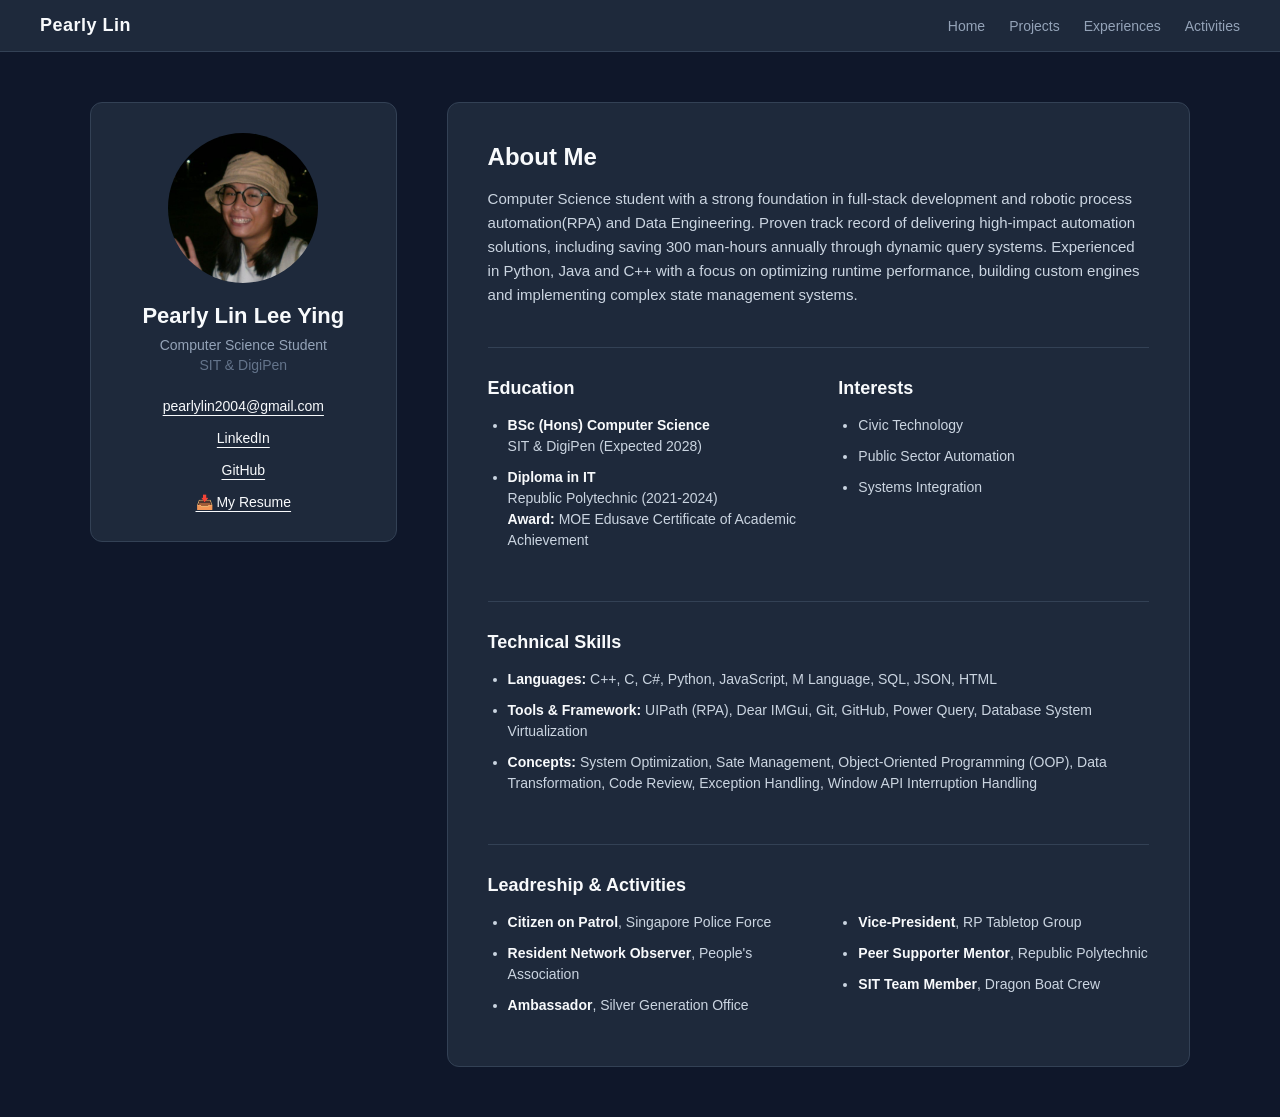
==== index.html @ 841fb13a "remove project in index.html" ====
<!DOCTYPE html>
<html lang="en">
<head>
    <meta charset="UTF-8">
    <meta name="viewport" content="width=device-width, initial-scale=1.0">
    <title>Pearly Lin | Portfolio</title>
    <link rel="stylesheet" href="style.css">
</head>
<body>

    <nav class="top-navbar">
        <div class="nav-logo">
            <span>Pearly Lin</span>
        </div>
        <ul class="nav-links">
            <li><a href="index.html">Home</a></li>
            <li><a href="projects.html">Projects</a></li>
            <li><a href="experience.html" class="active">Experiences</a></li>
            <li><a href="activities.html">Activities</a></li>
        </ul>
    </nav>

    <div id="home-section" class="portfolio-container">
        <aside class="sidebar">
            <img src="profile.jpeg" alt="Pearly Lin" class="profile-img">
            <h2>Pearly Lin Lee Ying</h2>
            <p class="title">Computer Science Student</p>
            <p class="organization">SIT & DigiPen</p>
            
            <div class="social-icons">
                <div class="email-container">
                    <span onclick="copyEmail()" id="email-text" class="email-display" data-tooltip="Click to Copy">
                        pearlylin2004@gmail.com
                    </span>
                </div>
                <div class="linkedin-container">
                    <a href="https://linkedin.com/in/pearly-lin" target="_blank" rel="noopener noreferrer" id="linkedin-text" class="linkedin-display" data-tooltip="LinkedIn Profile">LinkedIn</a>
                </div>
                <div class="github-container">
                    <a href="https://github.com/pearlylin2004" target="_blank" rel="noopener noreferrer" id="github-text" class="github-display" data-tooltip="GitHub Profile">GitHub</a>
                </div>
                <div class="download-container">
                    <a href="PearlyLin_Resume.docx" download="PearlyLin_Resume.docx" id="download-text" class="download-display" data-tooltip="Click to Download">
                        📥 My Resume 
                    </a>
                </div>
            </div>
        </aside>

        <main class="main-content">
            
            <section id="about-section" class="about">
                <h2>About Me</h2>
                <p>Computer Science student with a strong foundation in full-stack development and robotic process automation(RPA) and Data Engineering. Proven track record of delivering high-impact automation solutions, including saving 300 man-hours annually through dynamic query systems. Experienced in Python, Java and C++ with a focus on optimizing runtime performance, building custom engines and implementing complex state management systems.</p>
            </section>

            <div class="bottom-grid">
                <section id="education-section" class="education">
                    <h3>Education</h3>
                    <ul>
                        <li><strong>BSc (Hons) Computer Science</strong><br>SIT & DigiPen (Expected 2028) </li>
                        <li><strong>Diploma in IT</strong><br>Republic Polytechnic (2021-2024) <br><strong>Award: </strong>MOE Edusave Certificate of Academic Achievement</li>
                    </ul>
                </section>
                <section class="interests">
                    <h3>Interests</h3>
                    <ul>
                        <li>Civic Technology</li>
                        <li>Public Sector Automation</li>
                        <li>Systems Integration</li>
                    </ul>
                </section>
            </div>

            <div class="bottom-grid">
                <section id="technical-section" class="technical">
                    <h3>Technical Skills</h3>
                    <ul>
                        <li><strong>Languages: </strong>C++, C, C#, Python, JavaScript, M Language, SQL, JSON, HTML</li>
                        <li><strong>Tools & Framework: </strong> UIPath (RPA), Dear IMGui, Git, GitHub, Power Query, Database System Virtualization</li>
                        <li><strong>Concepts: </strong> System Optimization, Sate Management, Object-Oriented Programming (OOP), Data Transformation, Code Review, Exception Handling, Window API Interruption Handling</li>
                    </ul>
                </section>
            </div>

            <div class="bottom-grid">
                <section id="la-section" class="leadership">
                    <h3>Leadreship & Activities</h3>
                    <ul>
                        <li><strong>Citizen on Patrol</strong>, Singapore Police Force</li>
                        <li><strong>Resident Network Observer</strong>, People's Association</li>
                        <li><strong>Ambassador</strong>, Silver Generation Office</li>
                    </ul>
                </section>

                <section class="activities">
                    <h3>&nbsp;</h3>
                    <ul>
                        <li><strong>Vice-President</strong>, RP Tabletop Group</li>
                        <li><strong>Peer Supporter Mentor</strong>, Republic Polytechnic</li>
                        <li><strong>SIT Team Member</strong>, Dragon Boat Crew</li>
                    </ul>
                </section>
            </div>
        </main>
    </div>
    <script src="script.js"></script>
</body>
</html>
---- style.css ----
/* ==========================================================================
   1. GLOBAL RESET & BASE THEME CONFIGURATION
   ========================================================================== */
html, body {
    margin: 0;
    padding: 0;
    width: 100%;
    min-height: 100vh;
    background-color: #0f172a; /* Deep tech slate blue background canvas */
    color: #f8fafc;            /* Crisp off-white text for easy reading */
    font-family: -apple-system, BlinkMacSystemFont, "Segoe UI", sans-serif;
    scroll-behavior: smooth;   /* Elegant smooth scrolling transitions */
}

/* ==========================================================================
   2. TOP NAVIGATION BAR STYLING
   ========================================================================== */
.top-navbar {
    display: flex;
    justify-content: space-between; /* Pushes brand name left, menu links right */
    align-items: center;
    background-color: #1e293b;     /* Matches lighter card backgrounds */
    padding: 15px 40px;
    border-bottom: 1px solid #334155; /* Subtle separation line */
    position: sticky;              /* Floats permanently at the top of the viewport */
    top: 0;
    z-index: 100;                  /* Layered on top of content cards */
}

.nav-logo span {
    font-weight: 700;
    font-size: 18px;
    color: #f8fafc;
    letter-spacing: 0.5px;
}

.nav-links {
    list-style: none;              /* Removes default bullet points */
    display: flex;
    gap: 24px;                     /* Grid spacing between individual items */
    margin: 0;
    padding: 0;
}

.nav-links a {
    text-decoration: none;
    color: #94a3b8;                /* Soft muted gray text */
    font-size: 14px;
    font-weight: 500;
    transition: color 0.2s;
}

.nav-links a:hover {
    color: #4ade80;                /* Transforms to tech emerald green on hover */
}

/* ==========================================================================
   3. LAYOUT MAIN GRID STRUCTURE
   ========================================================================== */
.portfolio-container {
    display: flex;
    max-width: 1100px;
    margin: 50px auto;
    gap: 50px; 
    padding: 0 20px;
}

/* ==========================================================================
   4. LEFT COLUMN: SIDEBAR PROFILE CARD
   ========================================================================== */
.sidebar {
    flex: 1; 
    text-align: center;
    background-color: #1e293b; /* Elevated lighter slate box */
    padding: 30px 20px;
    border-radius: 12px;
    height: fit-content;      /* Card collapses tightly to structural height */
    border: 1px solid #334155; 
}

.sidebar h2 {
    margin-top: 0;
    margin-bottom: 8px;
    font-size: 22px;
}

.sidebar p.title {
    margin-top: 0;
    margin-bottom: 4px;
    font-size: 14px;
    color: #94a3b8;
}

.sidebar p.organization {
    margin-top: 0;
    margin-bottom: 24px;
    font-size: 14px;
    color: #64748b;
}

.profile-img {
    width: 150px;
    height: 150px;
    border-radius: 50%;        /* Formats profile picture into a perfect circle */
    object-fit: cover;
    margin-bottom: 16px;
}

/* ==========================================================================
   5. INTERACTIVE CONTACT LINKS & TOOLTIPS (SIDEBAR)
   ========================================================================== */
.social-icons {
    display: flex;
    flex-direction: column;    /* Columns format to stack items cleanly */
    align-items: center;
    gap: 14px;                 
}

.email-container, 
.download-container, 
.linkedin-container,
.github-container {
    position: relative;
    display: inline-block;     /* Bounds wrapper dimensions directly to text content */
}

/* Base formatting for interactive displays and wrapped standard anchor links */
.email-display, 
.download-display, 
.linkedin-display,
.download-display a,
.linkedin-display a,
.github-display,
.linkedin-display a {
    font-size: 14px;
    color: #f8fafc;            /* Keeps links white in baseline configuration */
    font-weight: 500;
    cursor: pointer;
    text-decoration: underline;
    text-underline-offset: 4px;
    transition: color 0.2s, opacity 0.2s;
}

/* Active Hover Transitions */
.email-display:hover, 
.download-display:hover, 
.linkedin-display:hover,
.download-display:hover a,
.linkedin-display:hover a,
.github-display:hover,
.github-display:hover a {
    color: #4ade80 !important; /* Overrides native browser purple/blue presets */
    opacity: 1;
}

/* Custom CSS Tooltip Card Rendering Engine */
.email-display::after, 
.download-display::after, 
.linkedin-display::after,
.github-display::after {
    content: attr(data-tooltip);
    position: absolute;
    bottom: 160%;              /* Places tooltip badge safely above the line of text */
    left: 50%;
    transform: translateX(-50%) scale(0.8);
    background-color: #f8fafc; /* Crisp light container block */
    color: #0f172a;            /* Dark text fill */
    padding: 6px 10px;
    font-size: 11px;
    border-radius: 4px;
    white-space: nowrap;       /* Prevents string breakage under tight dimensions */
    opacity: 0;
    pointer-events: none;      /* Ghost layer: permits click behaviors directly through to link */
    transition: all 0.2s ease;
    box-shadow: 0 4px 6px -1px rgba(0, 0, 0, 0.3);
    z-index: 10;
}

.email-display:hover::after, 
.download-display:hover::after, 
.linkedin-display:hover::after,
.github-display:hover::after {
    opacity: 1;
    transform: translateX(-50%) scale(1);
}

/* ==========================================================================
   6. RIGHT COLUMN: MAIN CONTENT FLOW & PANELS
   ========================================================================== */
.main-content {
    flex: 2.5; 
    background-color: #1e293b; 
    padding: 40px;
    border-radius: 12px;
    border: 1px solid #334155;
}

.about h2 {
    margin-top: 0;
    margin-bottom: 16px;
    font-size: 24px;
}

.about p {
    font-size: 15px;
    color: #cbd5e1;
    line-height: 1.6;
}

/* ==========================================================================
   7. FEATURED PROJECTS SECTIONS (GRID MODE)
   ========================================================================== */
.projects-section, .experience-section {
    margin-top: 45px;
    margin-bottom: 45px;
}

.projects-section h2, .experience-section h2{
    margin-top: 0;
    margin-bottom: 20px;
    font-size: 24px;
}

.projects-grid, .experience-grid, .workE-grid{
    display: grid;
    grid-template-columns: repeat(auto-fit, minmax(300px, 1fr)); /* Auto-responsive grid tracks */
    gap: 20px;
}

.project-card, .experience-card, .workE-card{
    background-color: #0f172a; /* Deep canvas dark fill inside cards */
    padding: 24px;
    border-radius: 8px;
    border: 1px solid #334155;
    transition: transform 0.2s ease, border-color 0.2s ease;
}

.project-card:hover, .experience-card:hover, .workE-card:hover{
    transform: translateY(-4px); /* Vertical fluid card lift */
    border-color: #4ade80;       /* Card border turns emerald green */
}

.project-header, .experience-header, .workE-header {
    display: flex;
    justify-content: space-between;
    align-items: center;
    margin-bottom: 14px;
}

.project-card h3, .experience-card h3, .workE-card h3 {
    margin: 0;
    font-size: 16px;
    color: #f8fafc;
}

.tech-tag {
    font-size: 11px;
    background-color: #1e293b;
    color: #4ade80;             /* Highlights development framework indicators */
    padding: 4px 10px;
    border-radius: 12px;
    font-weight: 600;
    border: 1px solid #334155;
}

.project-card p, .experience-card p, .workE-card p{
    margin: 0;
    font-size: 13px;
    color: #94a3b8;
    line-height: 1.6;
}

/* ==========================================================================
   8. SECONDARY LAYOUT COMPONENTS (INTERESTS & EDUCATION ROW)
   ========================================================================== */
.bottom-grid {
    display: flex;
    gap: 40px;
    margin-top: 40px;
    border-top: 1px solid #334155;
    padding-top: 30px;
}

.interests, .education, .activities, .leadership, .technical {
    flex: 1;
}

.bottom-grid h3 {
    margin-top: 0;
    margin-bottom: 16px;
    font-size: 18px;
    color: #f8fafc;
}

.bottom-grid ul {
    margin: 0;
    padding-left: 20px;
}

.bottom-grid li {
    font-size: 14px;
    color: #cbd5e1;
    margin-bottom: 10px;
    line-height: 1.5;
}

.bottom-grid li strong {
    color: #f8fafc;
}

/* ==========================================================================
   9. POPUP MODAL ARCHITECTURE STYLING
   ========================================================================== */
/* The dark transparent background overlay screen */
.project-modal-overlay, .experience-modal-overlay, .workE-modal-overlay {
    position: fixed;
    top: 0;
    left: 0;
    width: 100%;
    height: 100%;
    background-color: rgba(15, 23, 42, 0.85); /* Dark tint overlay matching canvas */
    backdrop-filter: blur(4px);               /* Frosted glass effect */
    display: flex;
    justify-content: center;
    align-items: center;
    z-index: 1000;                            /* Forces pop-up over sticky navbar */
    opacity: 0;
    pointer-events: none;
    transition: opacity 0.2s ease-in-out;
}

/* The structural layout details card inside the overlay */
.modal-card {
    background-color: #1e293b; /* Dark slate card background match */
    border: 1px solid #334155;
    border-radius: 12px;
    width: 90%;
    max-width: 650px;
    padding: 35px;
    position: relative;
    box-shadow: 0 20px 25px -5px rgba(0, 0, 0, 0.5);
    transform: scale(0.95);
    transition: transform 0.2s ease-in-out;
}

.project-modal-overlay.active, .experience-modal-overlay.active, .workE-modal-overlay.active  {
    opacity: 1 !important;
    pointer-events: auto !important;
}

.project-modal-overlay.active .modal-card,
.experience-modal-overlay.active .modal-card,
.workE-modal-overlay .modal-card{
    transform: scale(1) !important;
}

/* Simple exit button upper-right corner */
.close-modal-btn {
    position: absolute;
    top: 20px;
    right: 20px;
    background: none;
    border: none;
    color: #94a3b8;
    font-size: 28px;
    cursor: pointer;
    line-height: 1;
    transition: color 0.1s;
}

.close-modal-btn:hover {
    color: #4ade80; /* Glows signature emerald green on hover */
}

.modal-header {
    display: flex;
    justify-content: space-between;
    align-items: flex-start;
    gap: 16px;
    margin-bottom: 8px;
}

.modal-header h2 {
    margin: 0;
    font-size: 20px;
    color: #f8fafc;
    line-height: 1.4;
}

.modal-role {
    margin: 0 0 20px 0;
    font-size: 13px;
    color: #94a3b8;
}

.modal-details-list {
    margin: 0;
    padding-left: 20px;
}

.modal-details-list li {
    font-size: 14px;
    color: #cbd5e1;
    margin-bottom: 12px;
    line-height: 1.6;
}

.modal-details-list li strong {
    color: #4ade80; /* Highlight core achievement titles */
}

/* ==========================================================================
   OPTIONAL: COMPACT LAYOUT OPTIMIZATIONS
   ========================================================================== */
.compact-card {
    padding: 16px 20px !important; 
}

.compact-card .project-header, .compact-card .experience-header, .wokrE-header {
    margin-bottom: 8px !important;
}
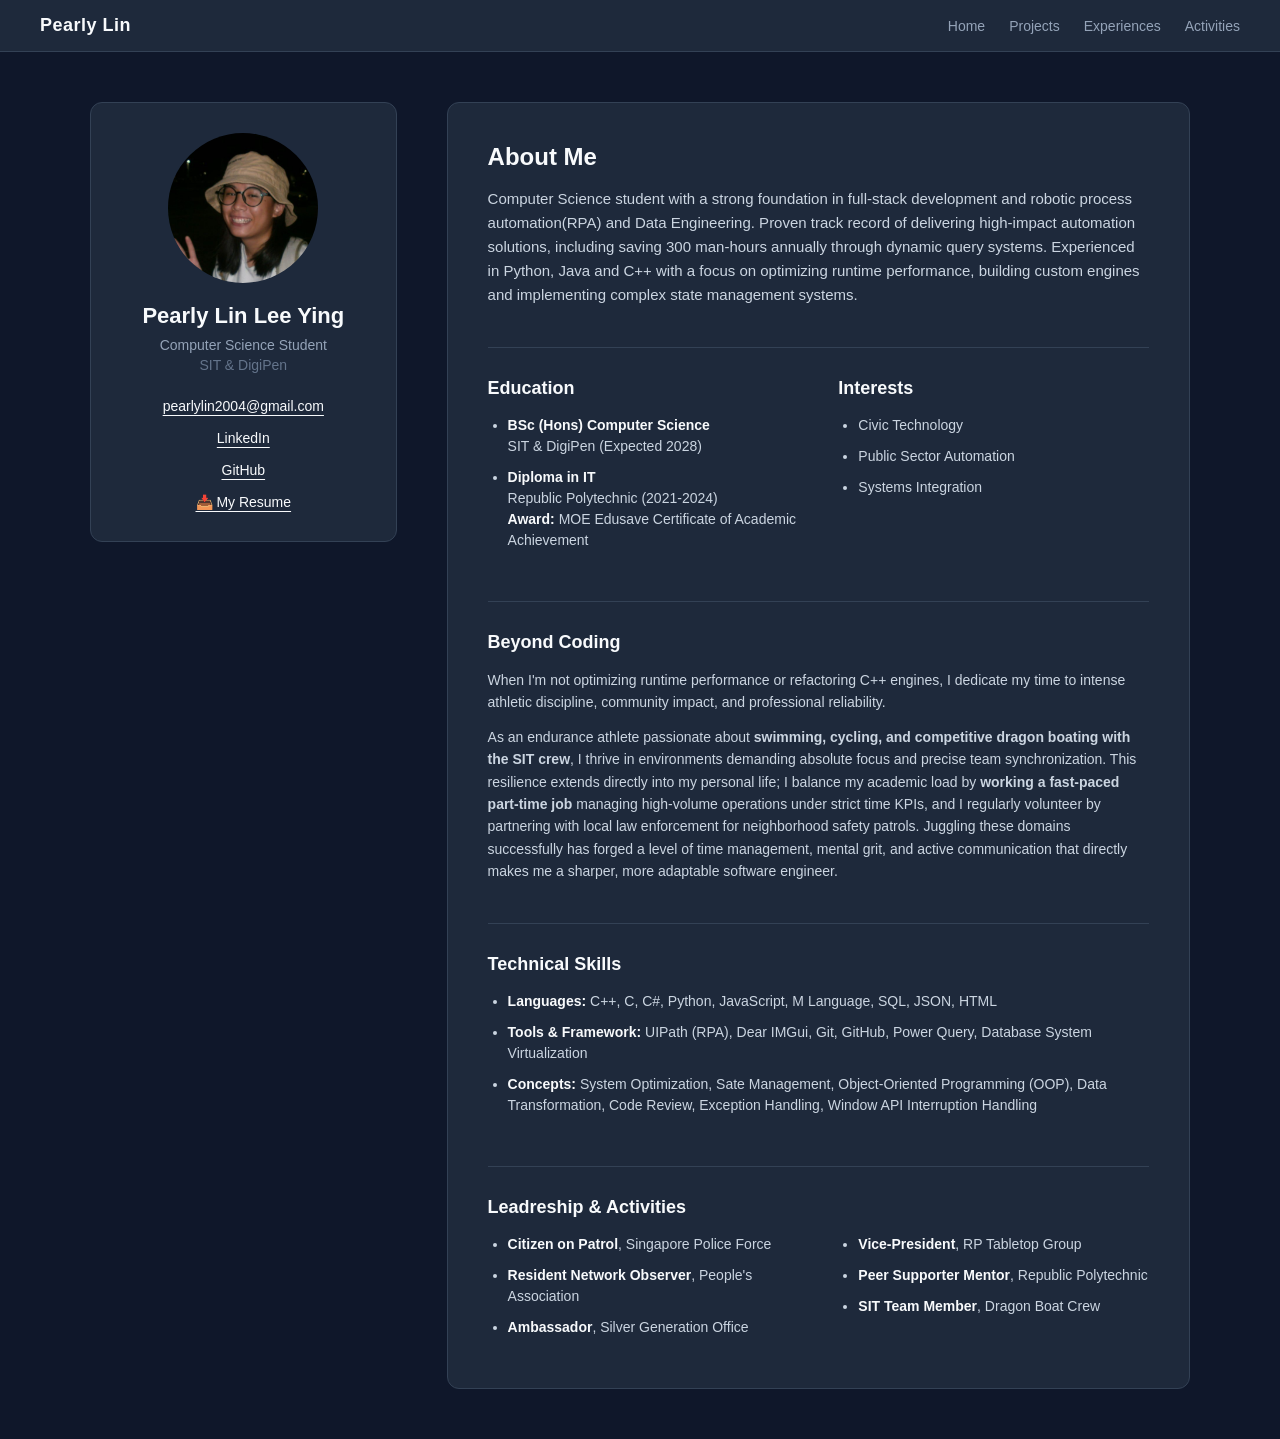
==== commit 360da7a3: "adding outside of coding" ====
--- a/index.html
+++ b/index.html
@@ -73,6 +73,18 @@
             </div>
 
             <div class="bottom-grid">
+                <section class="hobbies-panel" style="flex: 1;">
+                    <h3>Beyond Coding</h3>
+                    <p style="font-size: 14px; color: #cbd5e1; line-height: 1.6; margin: 0; margin-bottom: 12px;">
+                        When I'm not optimizing runtime performance or refactoring C++ engines, I dedicate my time to intense athletic discipline, community impact, and professional reliability. 
+                    </p>
+                    <p style="font-size: 14px; color: #cbd5e1; line-height: 1.6; margin: 0;">
+                        As an endurance athlete passionate about <strong>swimming, cycling, and competitive dragon boating with the SIT crew</strong>, I thrive in environments demanding absolute focus and precise team synchronization. This resilience extends directly into my personal life; I balance my academic load by <strong>working a fast-paced part-time job</strong> managing high-volume operations under strict time KPIs, and I regularly volunteer by partnering with local law enforcement for neighborhood safety patrols. Juggling these domains successfully has forged a level of time management, mental grit, and active communication that directly makes me a sharper, more adaptable software engineer.
+                    </p>
+                </section>
+            </div>
+
+            <div class="bottom-grid">
                 <section id="technical-section" class="technical">
                     <h3>Technical Skills</h3>
                     <ul>
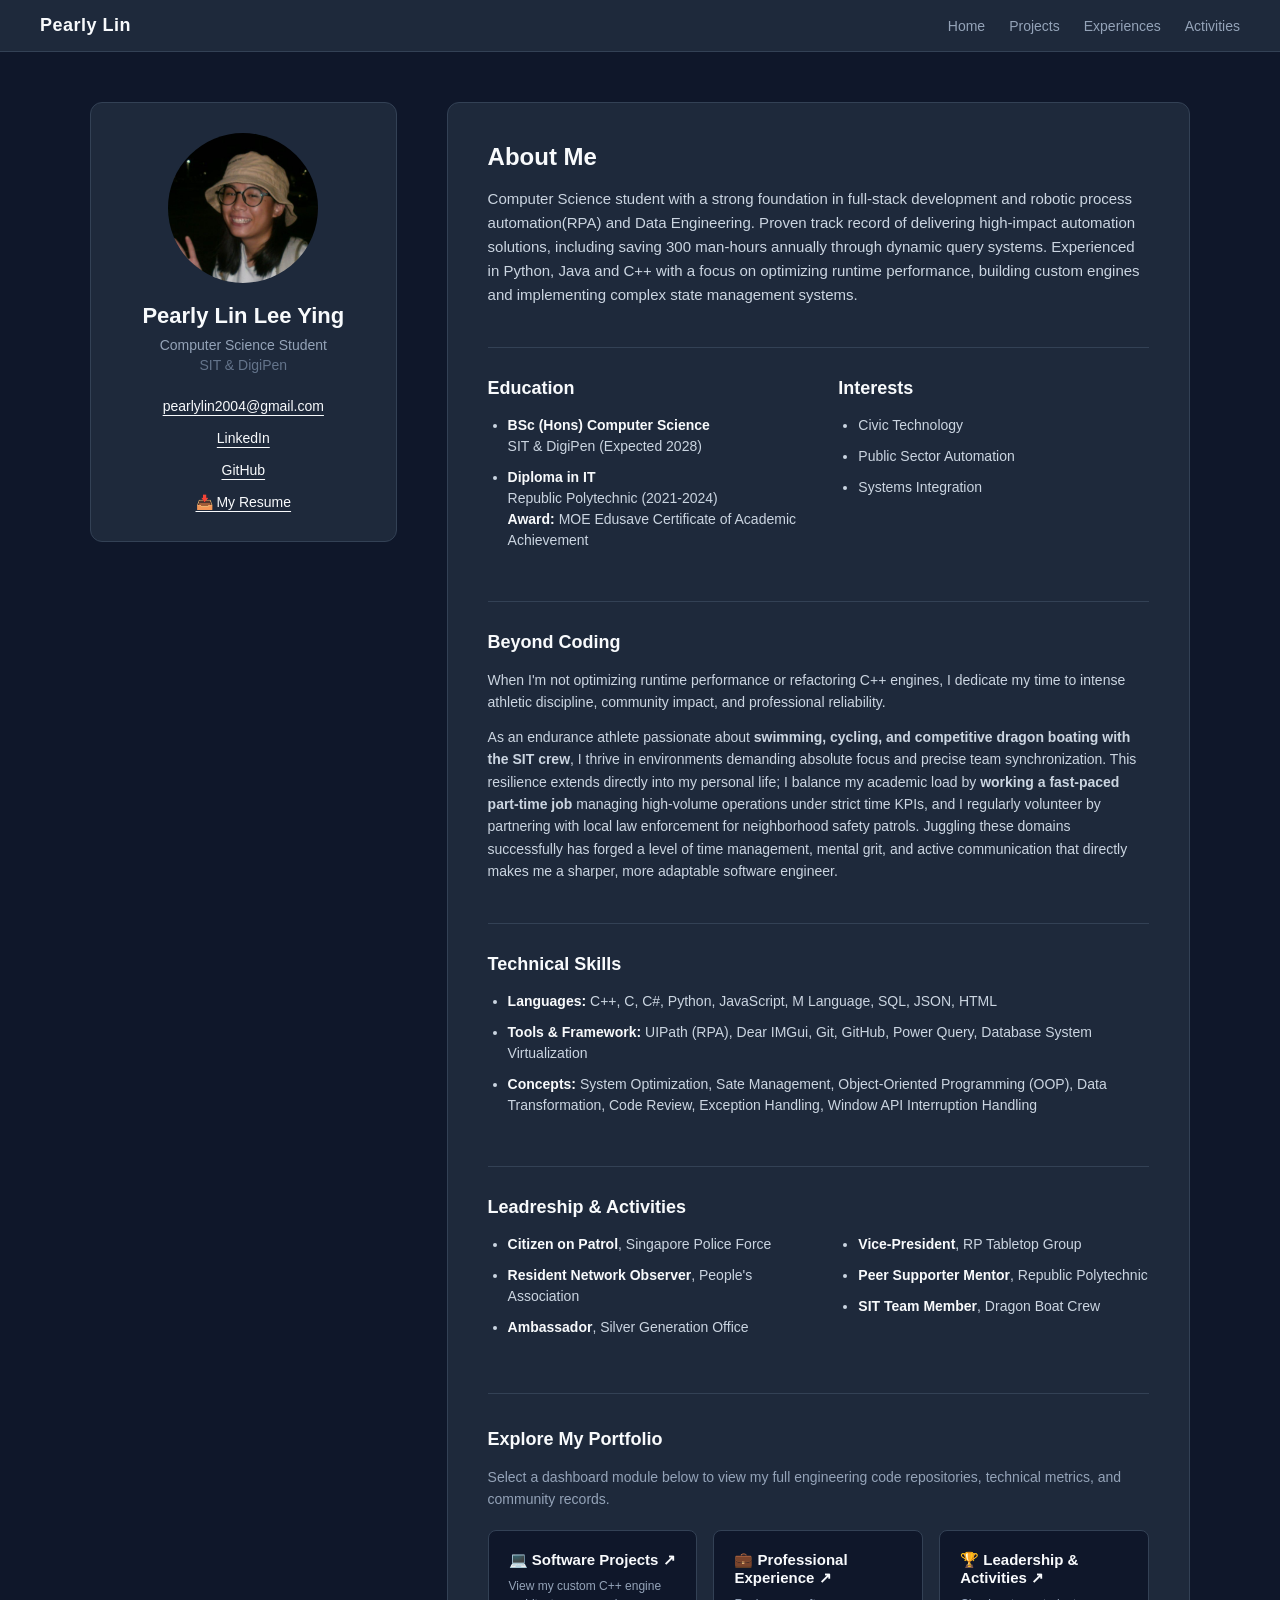
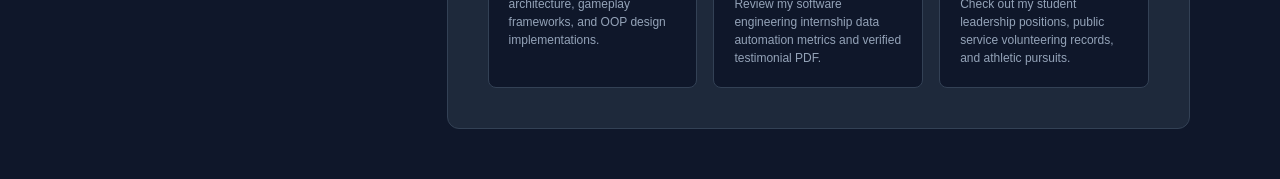
==== commit 54496092: "add in buttons" ====
--- a/index.html
+++ b/index.html
@@ -114,6 +114,40 @@
                     </ul>
                 </section>
             </div>
+
+            <div class="bottom-grid" style="margin-top: 45px; border-top: 1px solid #334155; padding-top: 35px;">
+                <section class="directory-panel" style="flex: 1;">
+                    <h3>Explore My Portfolio</h3>
+                    <p style="font-size: 14px; color: #94a3b8; margin-bottom: 20px; line-height: 1.6;">
+                        Select a dashboard module below to view my full engineering code repositories, technical metrics, and community records.
+                    </p>
+                    
+                    <div style="display: grid; grid-template-columns: repeat(auto-fit, minmax(200px, 1fr)); gap: 16px;">
+                        
+                        <a href="projects.html" style="text-decoration: none; background-color: #0f172a; border: 1px solid #334155; padding: 20px; border-radius: 8px; display: block; transition: all 0.2s ease;" 
+                           onmouseover="this.style.borderColor='#4ade80'; this.style.transform='translateY(-2px)';" 
+                           onmouseout="this.style.borderColor='#334155'; this.style.transform='translateY(0)';">
+                            <h4 style="margin: 0 0 8px 0; color: #f8fafc; font-size: 15px;">💻 Software Projects ↗</h4>
+                            <p style="margin: 0; font-size: 12px; color: #94a3b8; line-height: 1.5;">View my custom C++ engine architecture, gameplay frameworks, and OOP design implementations.</p>
+                        </a>
+
+                        <a href="experience.html" style="text-decoration: none; background-color: #0f172a; border: 1px solid #334155; padding: 20px; border-radius: 8px; display: block; transition: all 0.2s ease;" 
+                           onmouseover="this.style.borderColor='#4ade80'; this.style.transform='translateY(-2px)';" 
+                           onmouseout="this.style.borderColor='#334155'; this.style.transform='translateY(0)';">
+                            <h4 style="margin: 0 0 8px 0; color: #f8fafc; font-size: 15px;">💼 Professional Experience ↗</h4>
+                            <p style="margin: 0; font-size: 12px; color: #94a3b8; line-height: 1.5;">Review my software engineering internship data automation metrics and verified testimonial PDF.</p>
+                        </a>
+
+                        <a href="activities.html" style="text-decoration: none; background-color: #0f172a; border: 1px solid #334155; padding: 20px; border-radius: 8px; display: block; transition: all 0.2s ease;" 
+                           onmouseover="this.style.borderColor='#4ade80'; this.style.transform='translateY(-2px)';" 
+                           onmouseout="this.style.borderColor='#334155'; this.style.transform='translateY(0)';">
+                            <h4 style="margin: 0 0 8px 0; color: #f8fafc; font-size: 15px;">🏆 Leadership & Activities ↗</h4>
+                            <p style="margin: 0; font-size: 12px; color: #94a3b8; line-height: 1.5;">Check out my student leadership positions, public service volunteering records, and athletic pursuits.</p>
+                        </a>
+
+                    </div>
+                </section>
+            </div>
         </main>
     </div>
     <script src="script.js"></script>
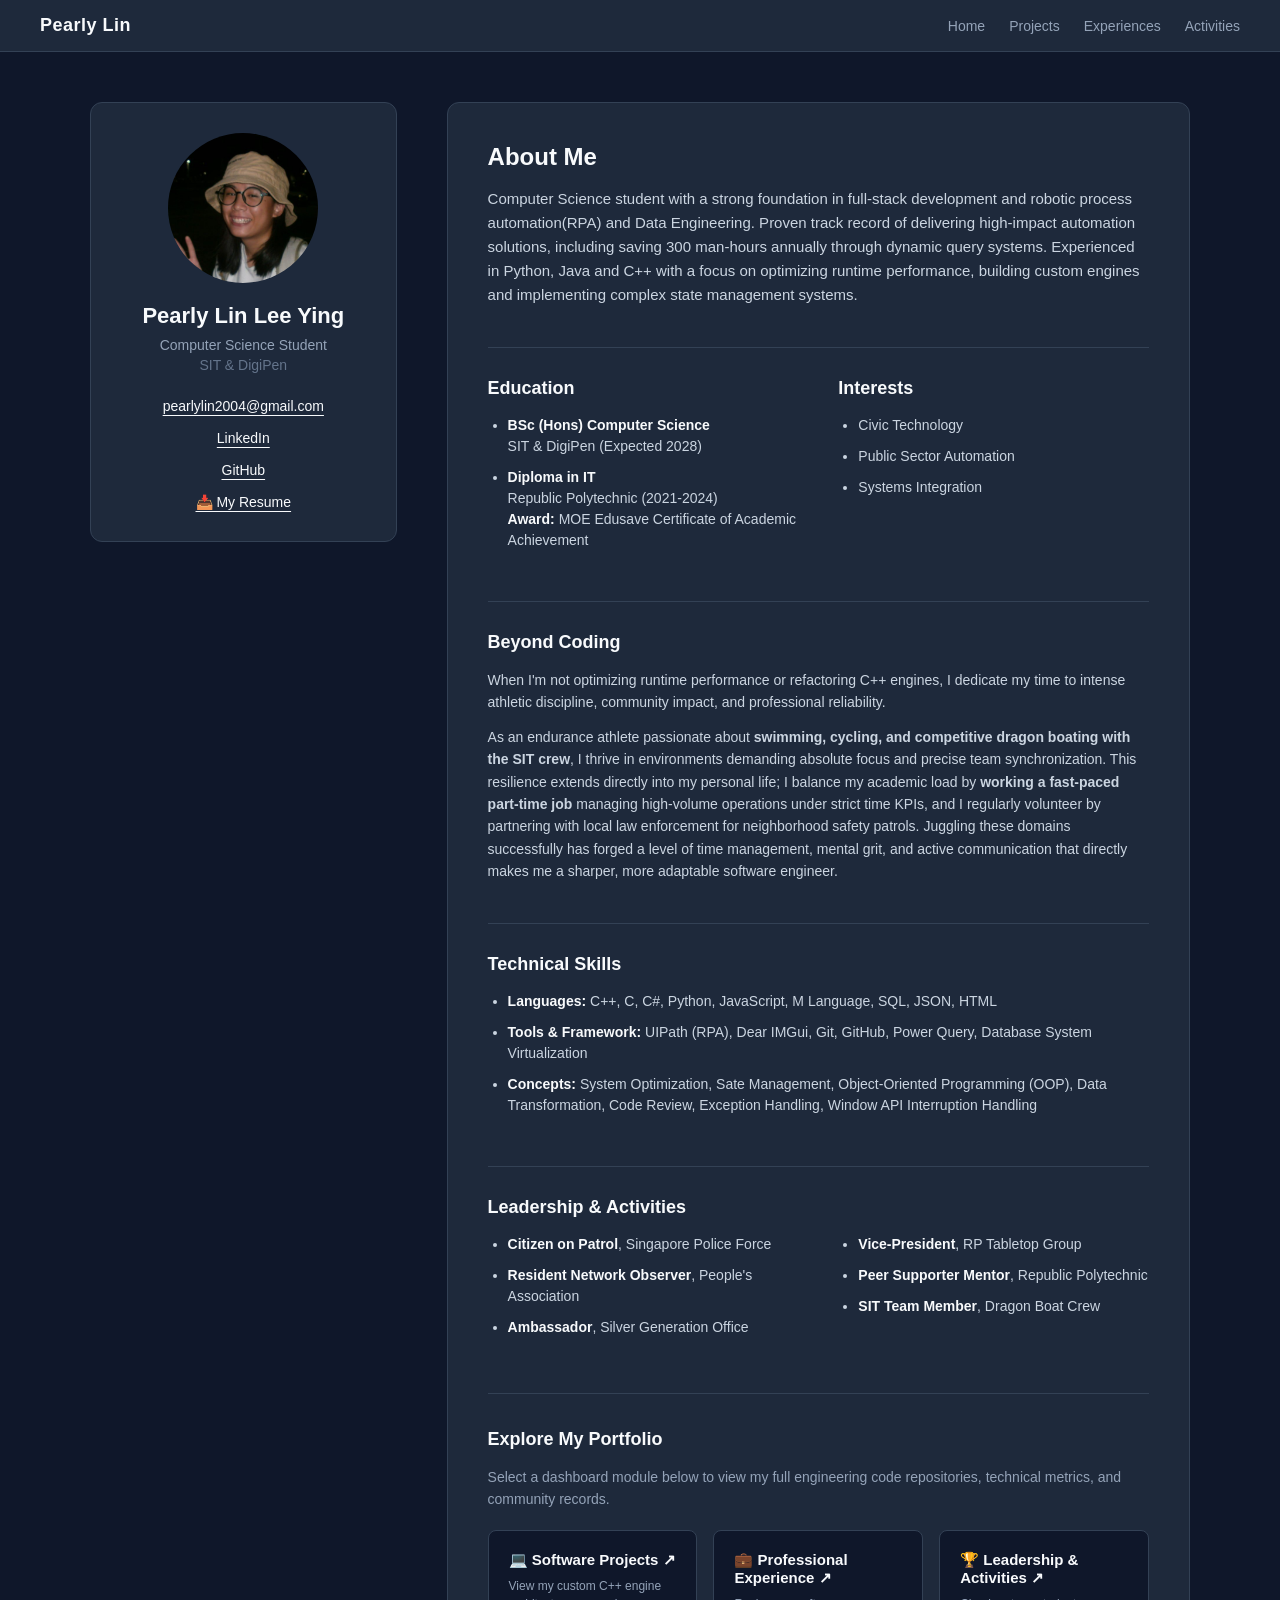
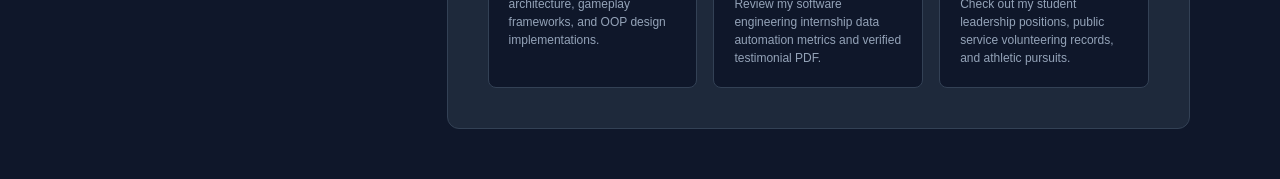
==== commit 3ab07737: "Update index.html" ====
--- a/index.html
+++ b/index.html
@@ -97,7 +97,7 @@
 
             <div class="bottom-grid">
                 <section id="la-section" class="leadership">
-                    <h3>Leadreship & Activities</h3>
+                    <h3>Leadership & Activities</h3>
                     <ul>
                         <li><strong>Citizen on Patrol</strong>, Singapore Police Force</li>
                         <li><strong>Resident Network Observer</strong>, People's Association</li>
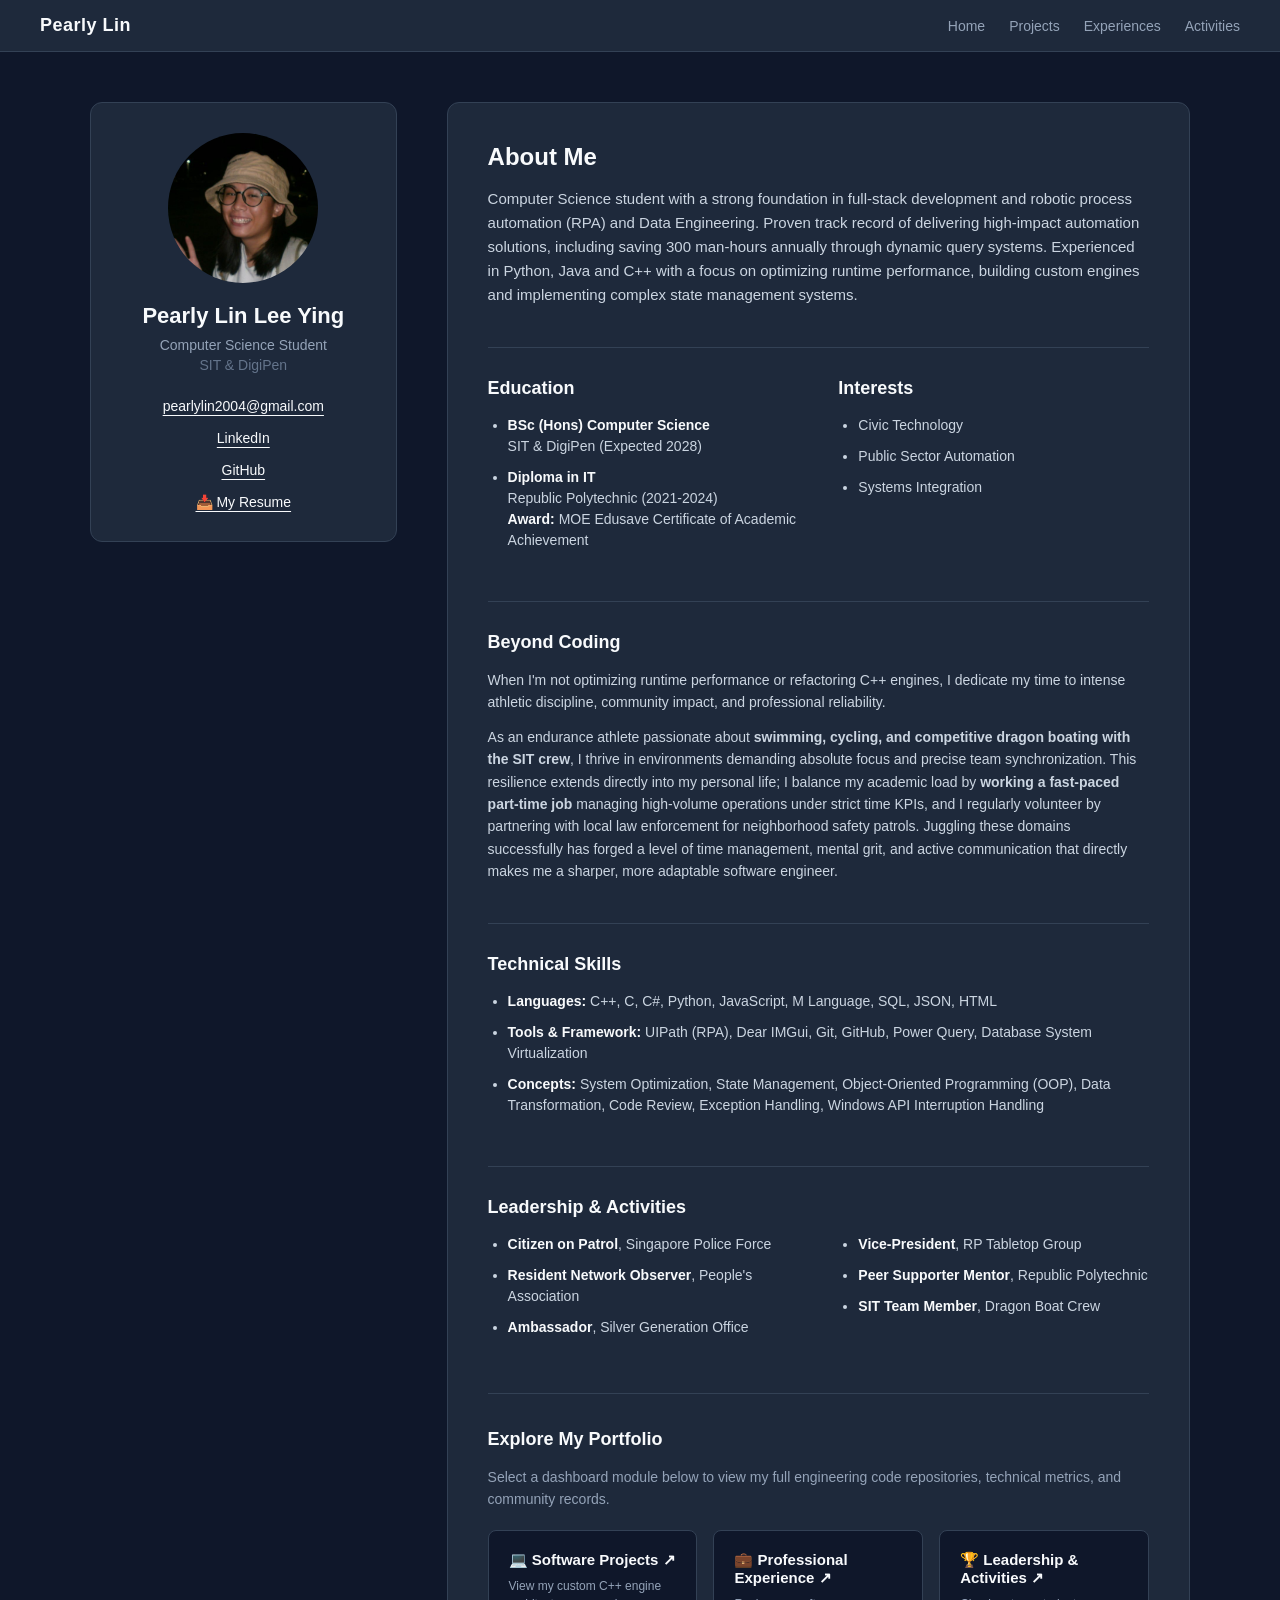
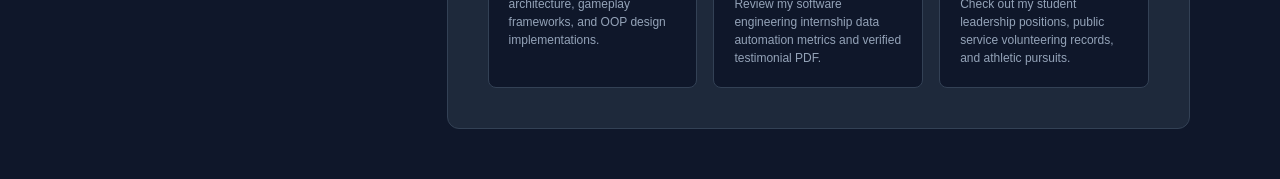
==== commit 097ae15a: "spelling error" ====
--- a/index.html
+++ b/index.html
@@ -40,7 +40,7 @@
                     <a href="https://github.com/pearlylin2004" target="_blank" rel="noopener noreferrer" id="github-text" class="github-display" data-tooltip="GitHub Profile">GitHub</a>
                 </div>
                 <div class="download-container">
-                    <a href="PearlyLin_Resume.docx" download="PearlyLin_Resume.docx" id="download-text" class="download-display" data-tooltip="Click to Download">
+                    <a href="PearlyLin_Resume.docx" download="PearlyLin_Resume.pdf" id="download-text" class="download-display" data-tooltip="Click to Download">
                         📥 My Resume 
                     </a>
                 </div>
@@ -51,7 +51,7 @@
             
             <section id="about-section" class="about">
                 <h2>About Me</h2>
-                <p>Computer Science student with a strong foundation in full-stack development and robotic process automation(RPA) and Data Engineering. Proven track record of delivering high-impact automation solutions, including saving 300 man-hours annually through dynamic query systems. Experienced in Python, Java and C++ with a focus on optimizing runtime performance, building custom engines and implementing complex state management systems.</p>
+                <p>Computer Science student with a strong foundation in full-stack development and robotic process automation (RPA) and Data Engineering. Proven track record of delivering high-impact automation solutions, including saving 300 man-hours annually through dynamic query systems. Experienced in Python, Java and C++ with a focus on optimizing runtime performance, building custom engines and implementing complex state management systems.</p>
             </section>
 
             <div class="bottom-grid">
@@ -90,7 +90,7 @@
                     <ul>
                         <li><strong>Languages: </strong>C++, C, C#, Python, JavaScript, M Language, SQL, JSON, HTML</li>
                         <li><strong>Tools & Framework: </strong> UIPath (RPA), Dear IMGui, Git, GitHub, Power Query, Database System Virtualization</li>
-                        <li><strong>Concepts: </strong> System Optimization, Sate Management, Object-Oriented Programming (OOP), Data Transformation, Code Review, Exception Handling, Window API Interruption Handling</li>
+                        <li><strong>Concepts: </strong> System Optimization, State Management, Object-Oriented Programming (OOP), Data Transformation, Code Review, Exception Handling, Windows API Interruption Handling</li>
                     </ul>
                 </section>
             </div>
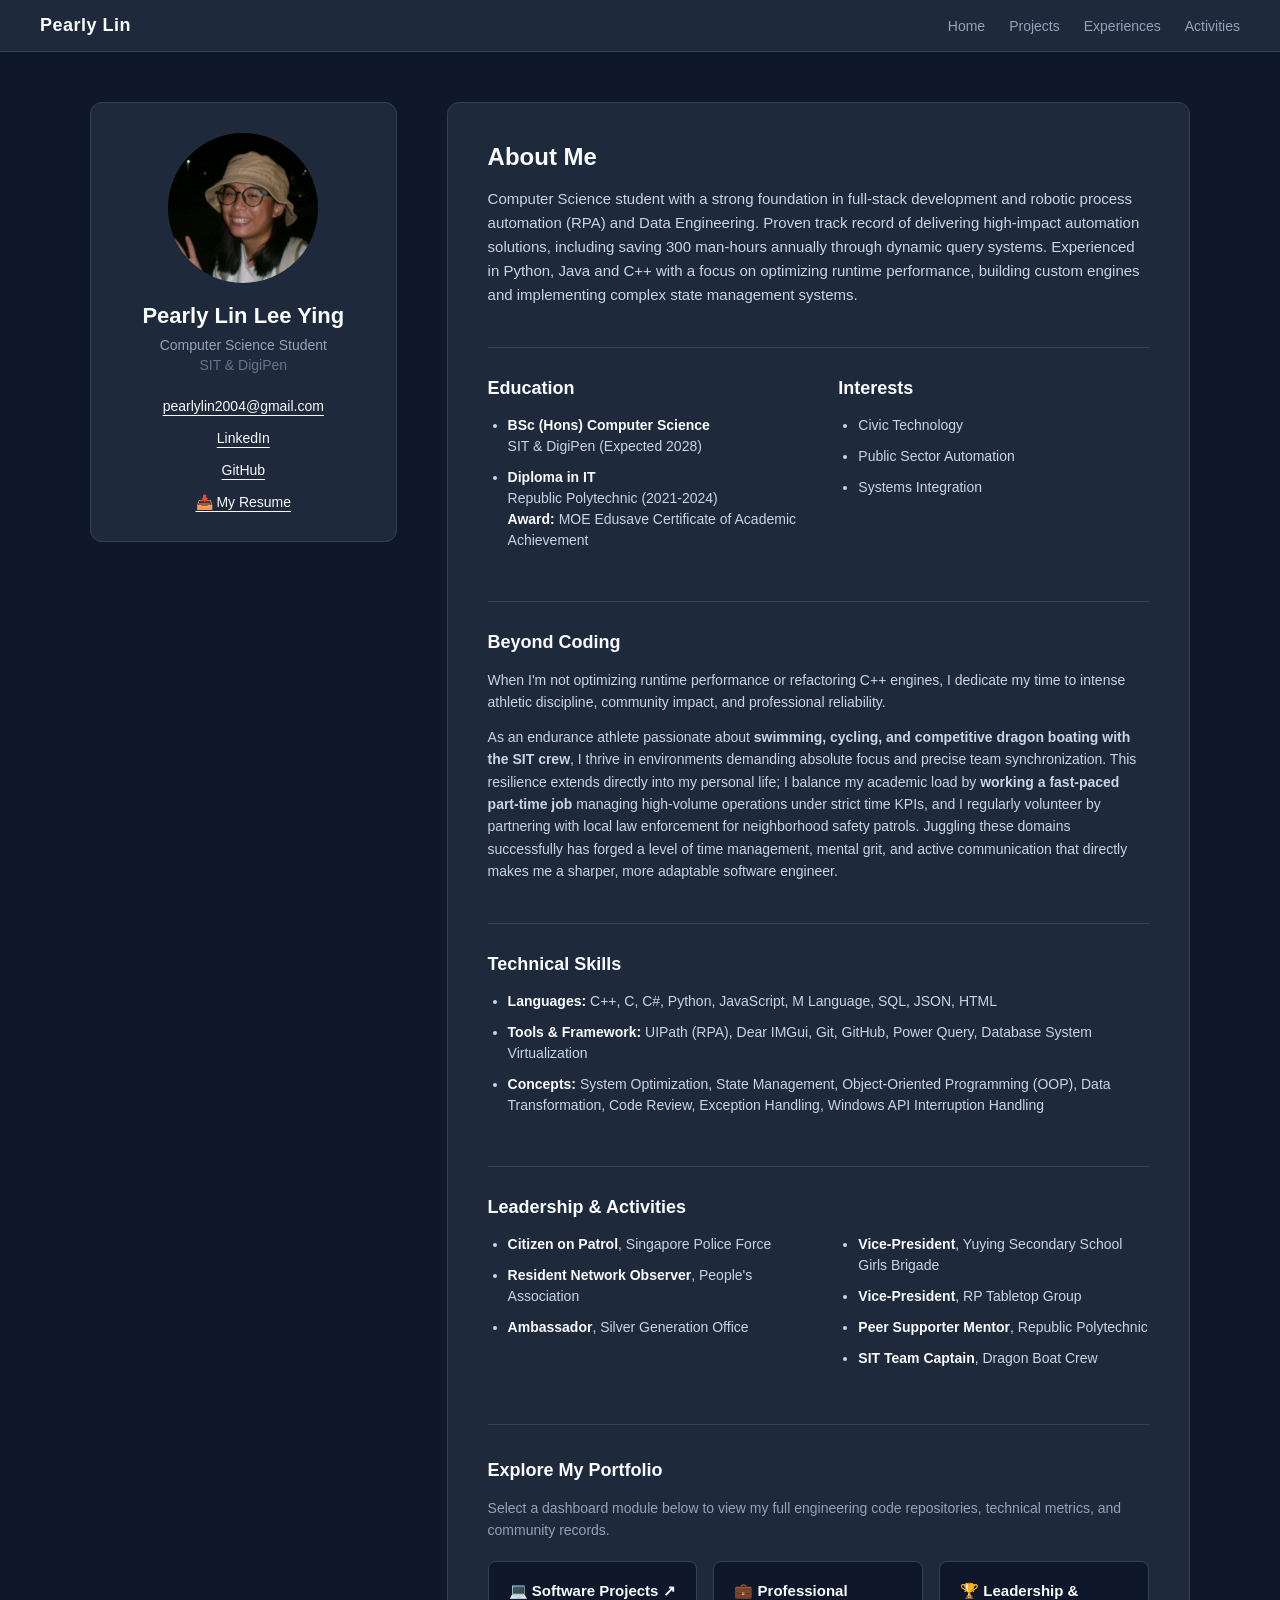
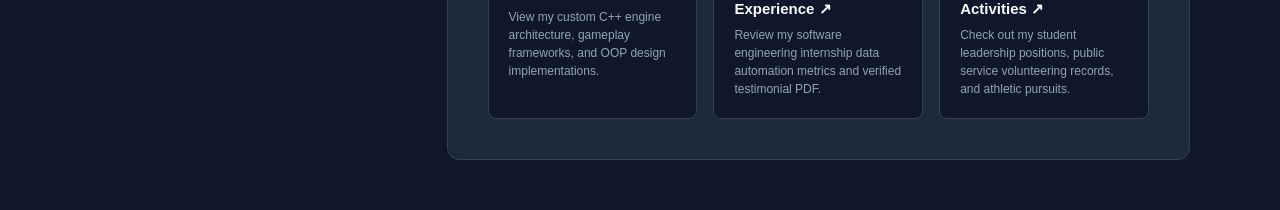
==== commit 2240ba65: "Update index.html" ====
--- a/index.html
+++ b/index.html
@@ -40,7 +40,7 @@
                     <a href="https://github.com/pearlylin2004" target="_blank" rel="noopener noreferrer" id="github-text" class="github-display" data-tooltip="GitHub Profile">GitHub</a>
                 </div>
                 <div class="download-container">
-                    <a href="PearlyLin_Resume.docx" download="PearlyLin_Resume.pdf" id="download-text" class="download-display" data-tooltip="Click to Download">
+                    <a href="PearlyLin_Resume.pdf" download="PearlyLin_Resume.pdf" id="download-text" class="download-display" data-tooltip="Click to Download">
                         📥 My Resume 
                     </a>
                 </div>
@@ -108,9 +108,10 @@
                 <section class="activities">
                     <h3>&nbsp;</h3>
                     <ul>
+                        <li><strong>Vice-President</strong>, Yuying Secondary School Girls Brigade</li>
                         <li><strong>Vice-President</strong>, RP Tabletop Group</li>
                         <li><strong>Peer Supporter Mentor</strong>, Republic Polytechnic</li>
-                        <li><strong>SIT Team Member</strong>, Dragon Boat Crew</li>
+                        <li><strong>SIT Team Captain</strong>, Dragon Boat Crew</li>
                     </ul>
                 </section>
             </div>
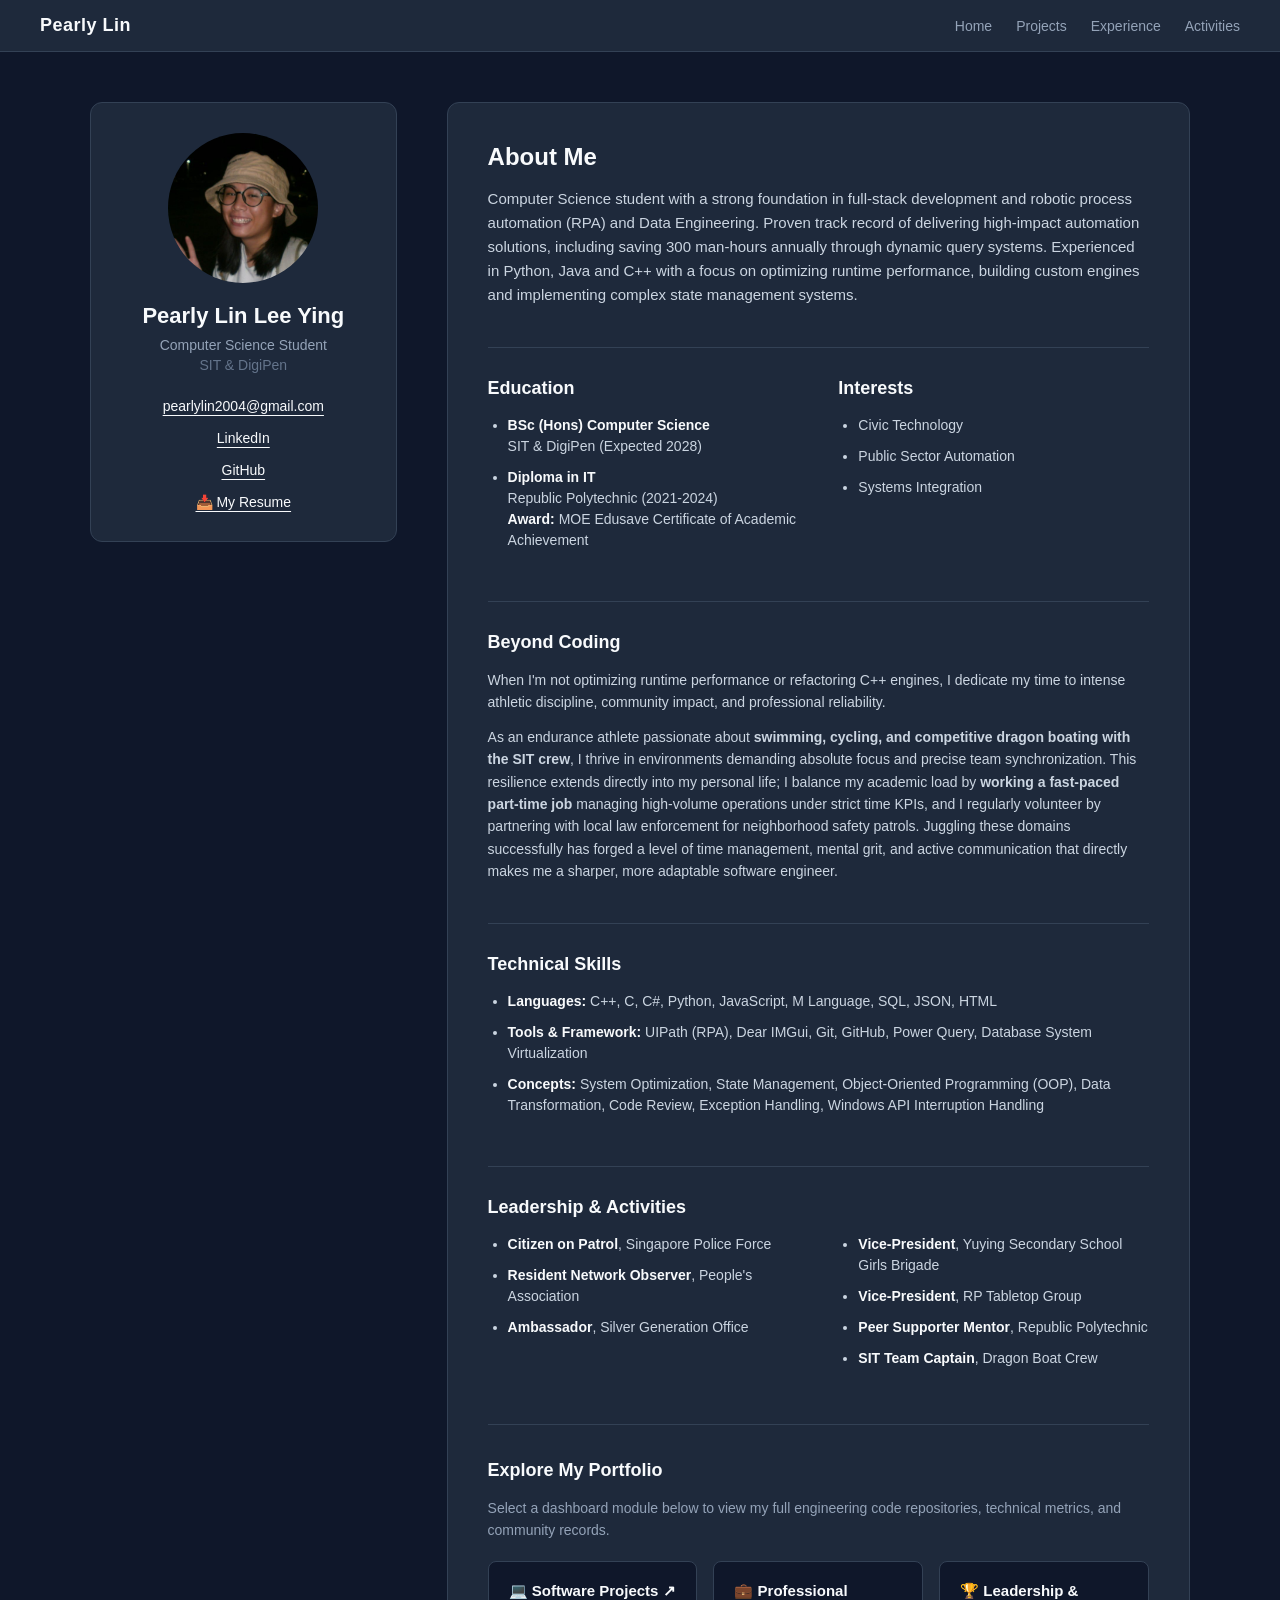
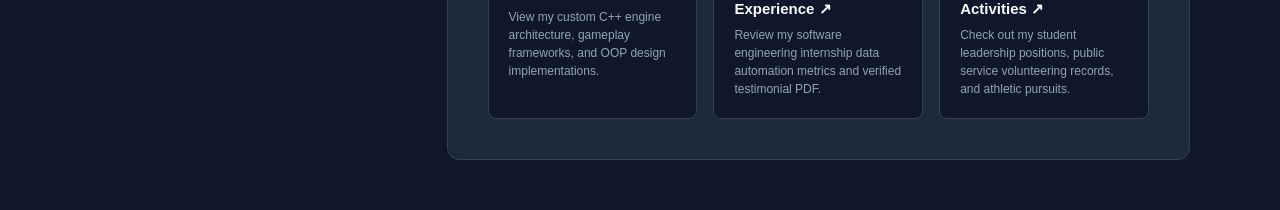
==== commit 21d61f81: "minor updates" ====
--- a/index.html
+++ b/index.html
@@ -15,7 +15,7 @@
         <ul class="nav-links">
             <li><a href="index.html">Home</a></li>
             <li><a href="projects.html">Projects</a></li>
-            <li><a href="experience.html" class="active">Experiences</a></li>
+            <li><a href="experience.html" class="active">Experience</a></li>
             <li><a href="activities.html">Activities</a></li>
         </ul>
     </nav>
